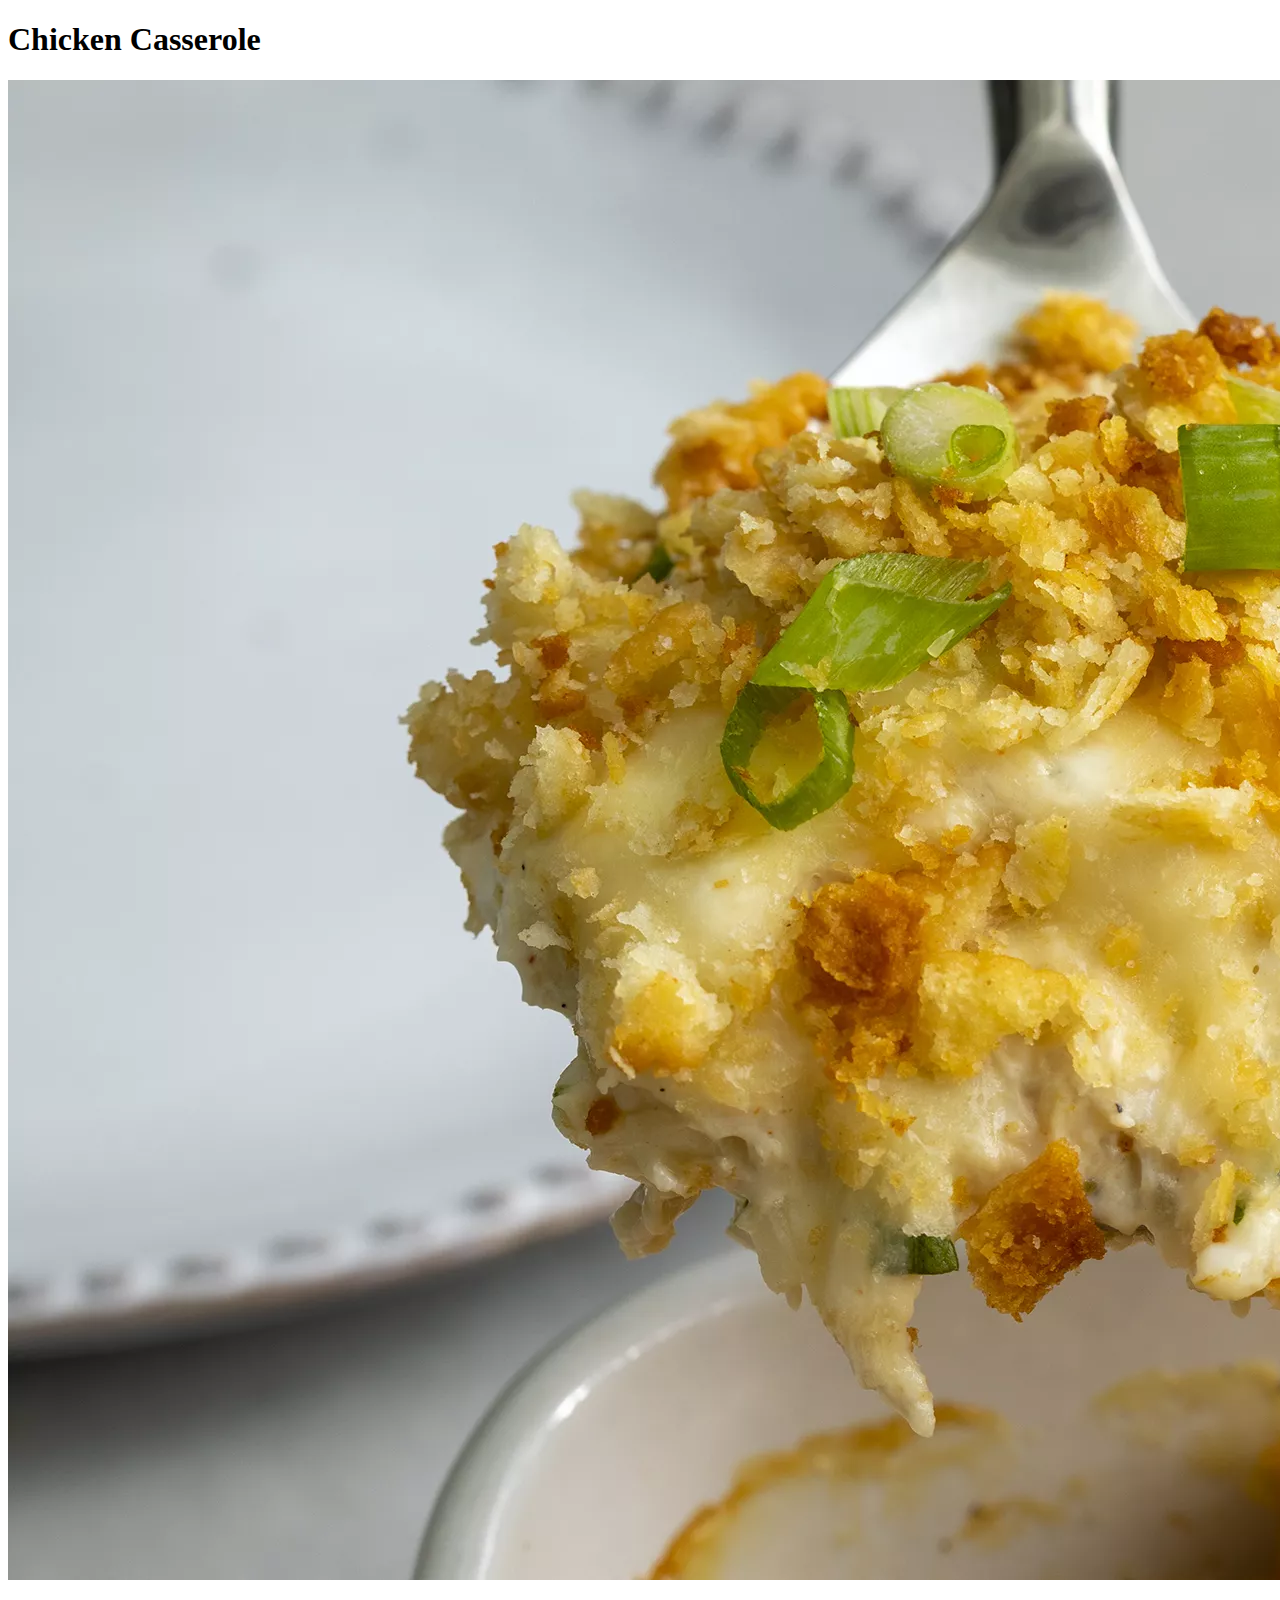
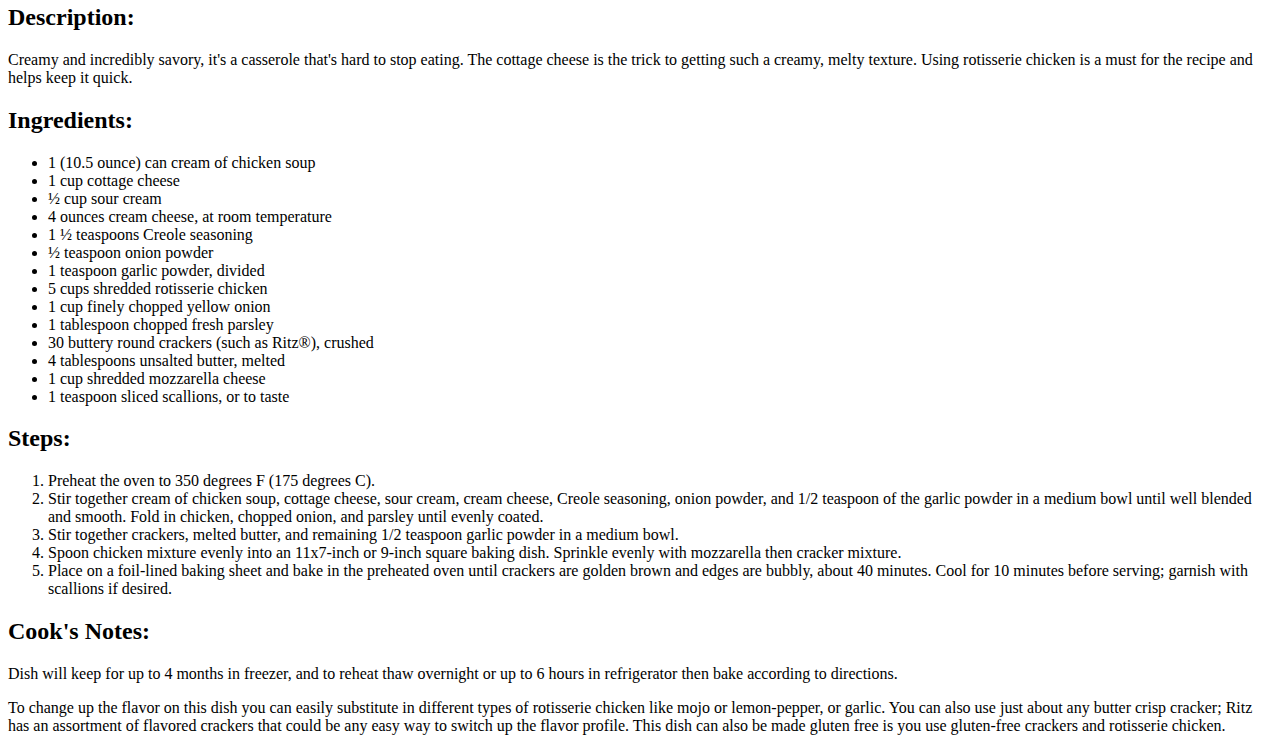
==== recipes/chicken-casserole.html @ bc3af3cf "Add index.html and its 3 subpages and put initial content in them" ====
<!DOCTYPE html>
<html lang="en">
<head>
    <meta charset="UTF-8">
    <meta http-equiv="X-UA-Compatible" content="IE=edge">
    <meta name="viewport" content="width=device-width, initial-scale=1.0">
    <title>Chicken Casserole</title>
</head>
<body>
    <h1>Chicken Casserole</h1>
    <img src="../img/ChickenCasserole.webp" alt="a bite of chicken casserole on a spoon toped with cheese and bread crumbs">
    
    <h2>Description:</h2>
    <p>Creamy and incredibly savory, it's a casserole that's hard to stop eating. The cottage cheese is the trick to getting such a creamy, melty texture. Using rotisserie chicken is a must for the recipe and helps keep it quick.</p>
    
    <h2>Ingredients:</h2>
    <ul>
        <li>1 (10.5 ounce) can cream of chicken soup</li>
        <li>1 cup cottage cheese</li>
        <li>½ cup sour cream</li>
        <li>4 ounces cream cheese, at room temperature</li>
        <li>1 ½ teaspoons Creole seasoning</li>
        <li>½ teaspoon onion powder</li>
        <li>1 teaspoon garlic powder, divided</li>
        <li>5 cups shredded rotisserie chicken</li>
        <li>1 cup finely chopped yellow onion</li>
        <li>1 tablespoon chopped fresh parsley</li>
        <li>30 buttery round crackers (such as Ritz®), crushed</li>
        <li>4 tablespoons unsalted butter, melted</li>
        <li>1 cup shredded mozzarella cheese</li>
        <li>1 teaspoon sliced scallions, or to taste</li>
    </ul>

    <h2>Steps:</h2>
    <ol>
        <li>Preheat the oven to 350 degrees F (175 degrees C).</li>
        <li>Stir together cream of chicken soup, cottage cheese, sour cream, cream cheese, Creole seasoning, onion powder, and 1/2 teaspoon of the garlic powder in a medium bowl until well blended and smooth. Fold in chicken, chopped onion, and parsley until evenly coated.</li>
        <li>Stir together crackers, melted butter, and remaining 1/2 teaspoon garlic powder in a medium bowl.</li>
        <li>Spoon chicken mixture evenly into an 11x7-inch or 9-inch square baking dish. Sprinkle evenly with mozzarella then cracker mixture.</li>
        <li>Place on a foil-lined baking sheet and bake in the preheated oven until crackers are golden brown and edges are bubbly, about 40 minutes. Cool for 10 minutes before serving; garnish with scallions if desired.</li>
    </ol>

    <h2>Cook's Notes:</h2>
    <p>Dish will keep for up to 4 months in freezer, and to reheat thaw overnight or up to 6 hours in refrigerator then bake according to directions.</p>
    <p>To change up the flavor on this dish you can easily substitute in different types of rotisserie chicken like mojo or lemon-pepper, or garlic. You can also use just about any butter crisp cracker; Ritz has an assortment of flavored crackers that could be any easy way to switch up the flavor profile. This dish can also be made gluten free is you use gluten-free crackers and rotisserie chicken.</p>
    
</body>
</html>
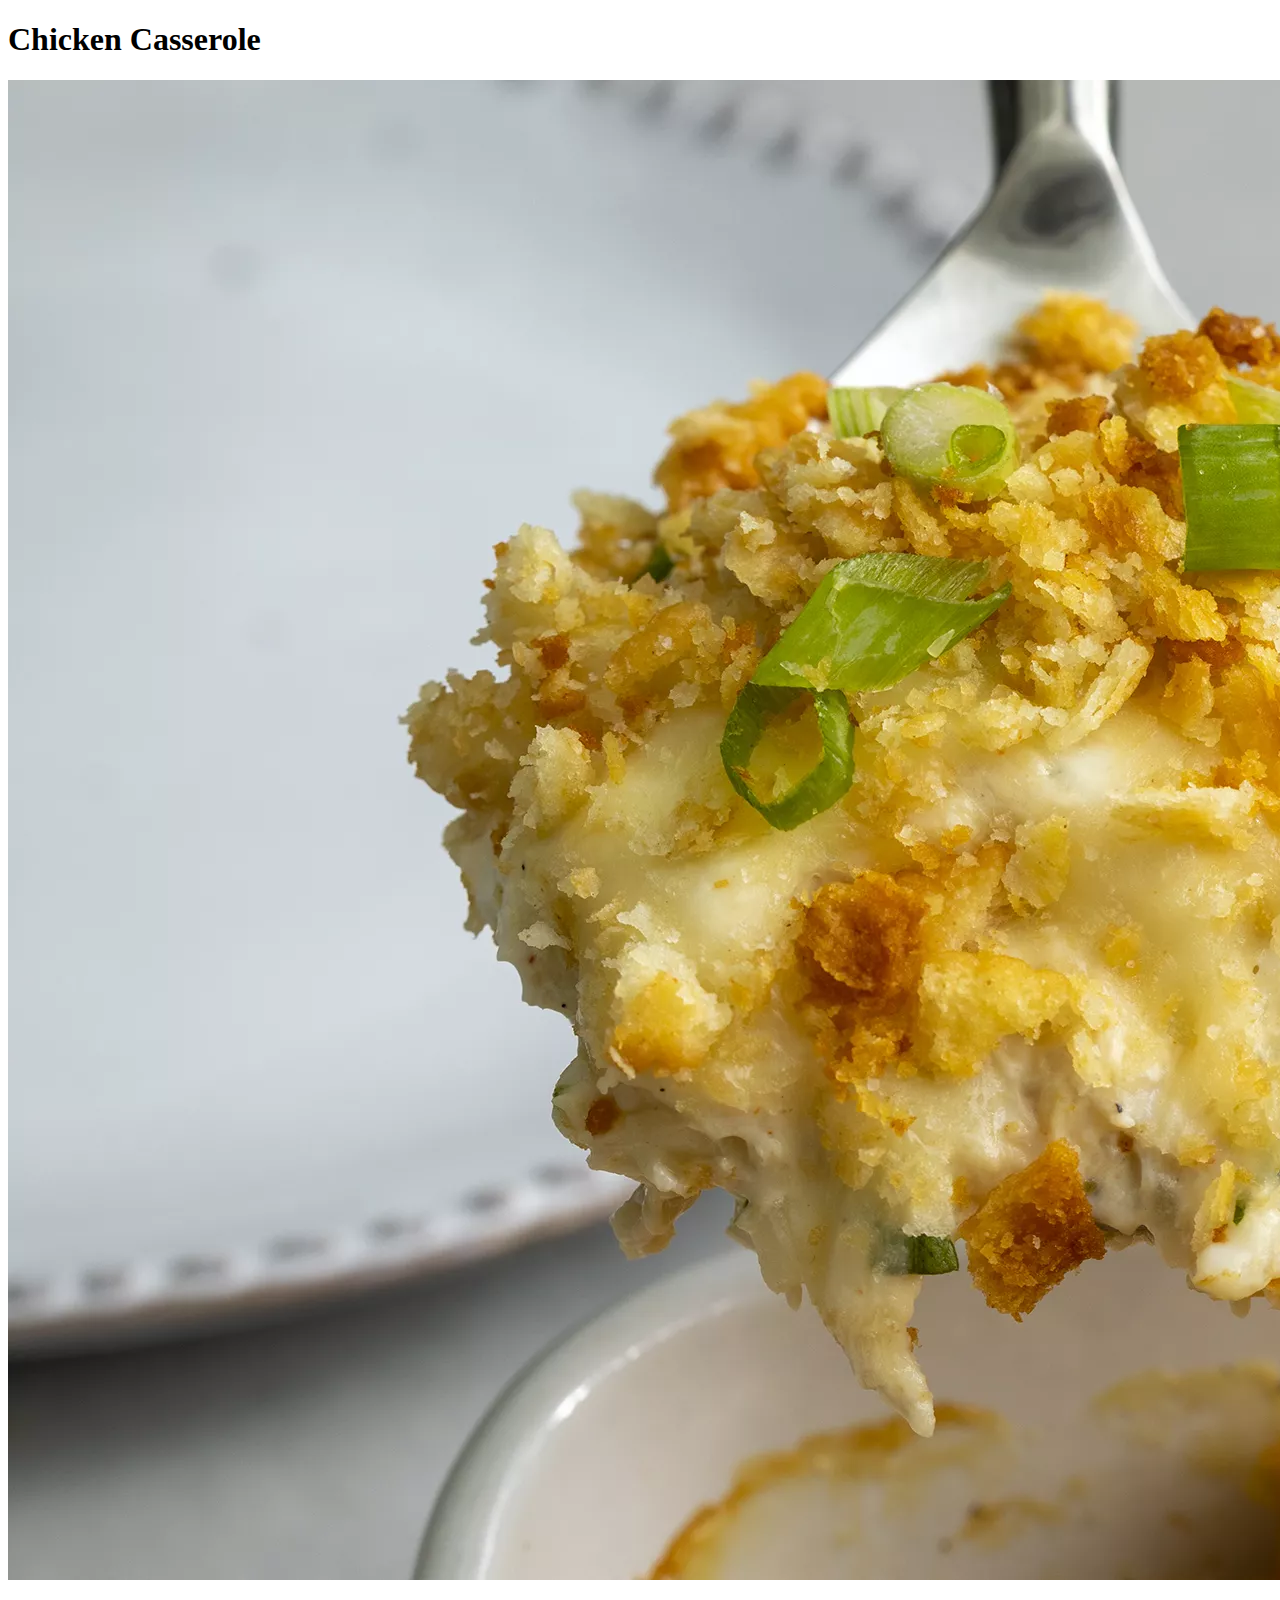
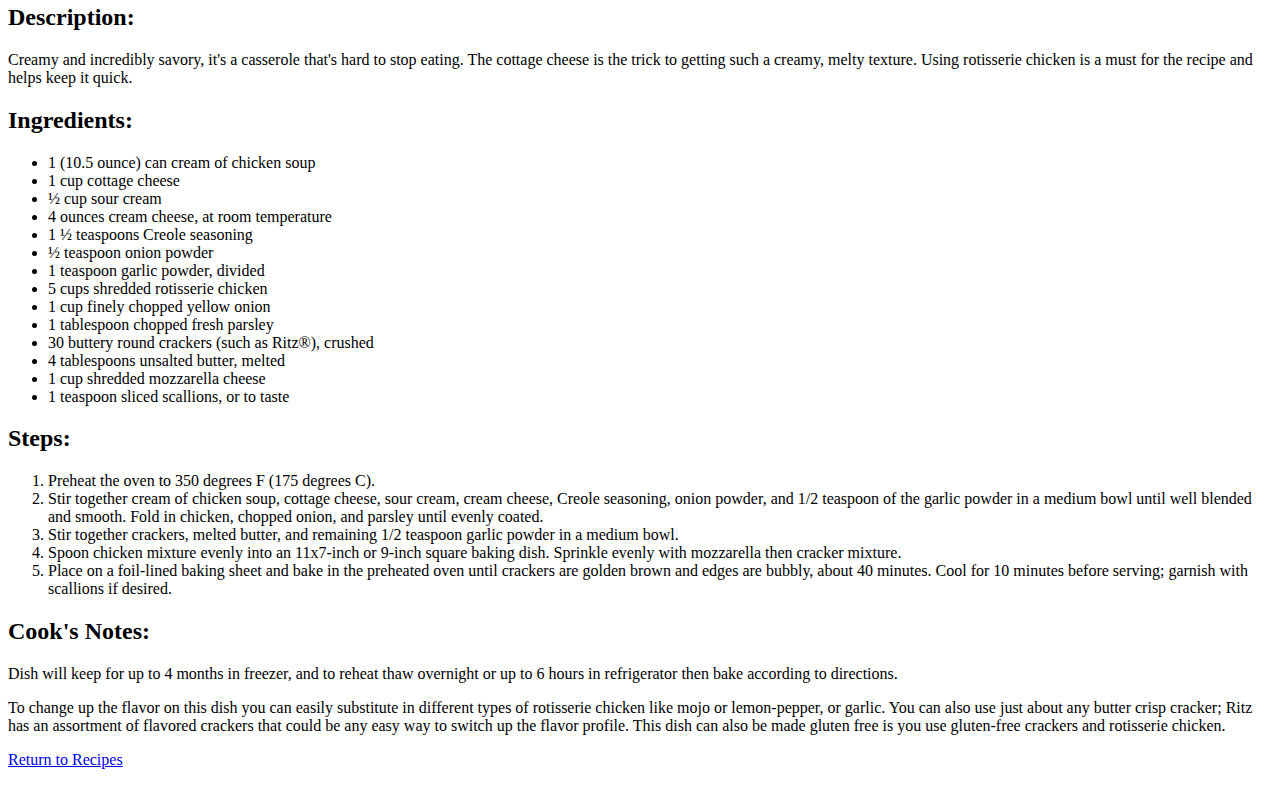
==== commit 47187ee7: "Add gif to index.html and return link to subpages" ====
--- a/recipes/chicken-casserole.html
+++ b/recipes/chicken-casserole.html
@@ -44,5 +44,6 @@
     <p>Dish will keep for up to 4 months in freezer, and to reheat thaw overnight or up to 6 hours in refrigerator then bake according to directions.</p>
     <p>To change up the flavor on this dish you can easily substitute in different types of rotisserie chicken like mojo or lemon-pepper, or garlic. You can also use just about any butter crisp cracker; Ritz has an assortment of flavored crackers that could be any easy way to switch up the flavor profile. This dish can also be made gluten free is you use gluten-free crackers and rotisserie chicken.</p>
     
+    <p><a href="../index.html">Return to Recipes</a></p>
 </body>
 </html>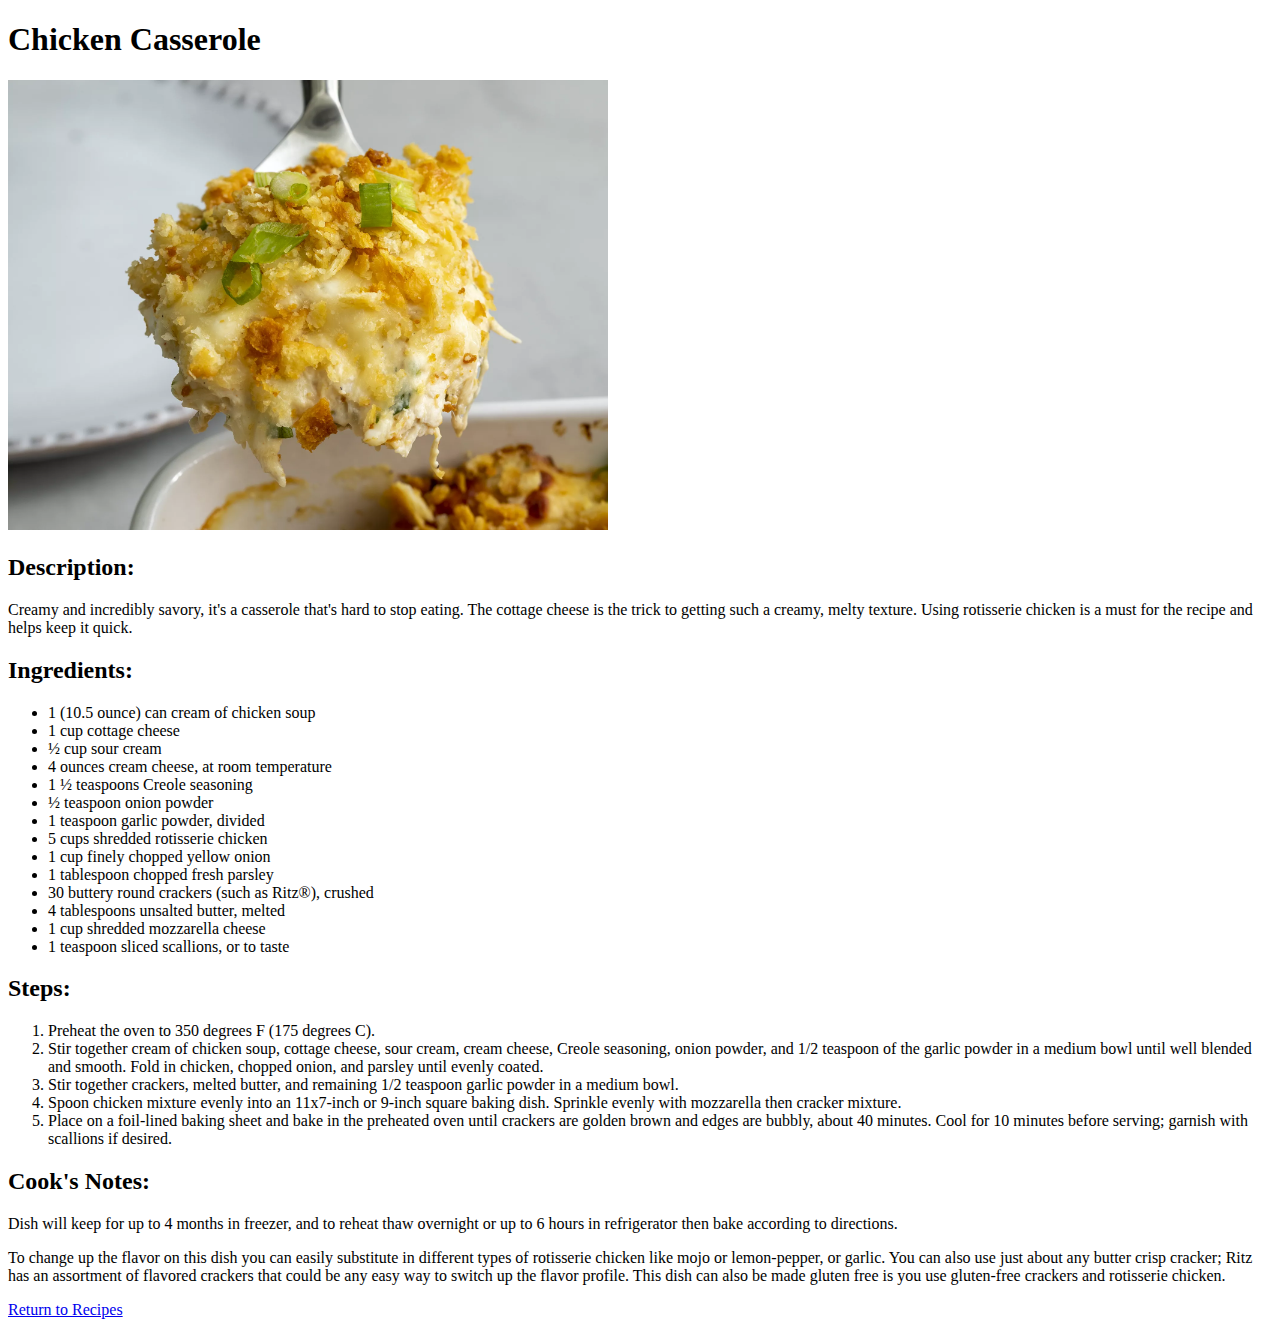
==== commit 19376288: "Create css for the recipe pages and modify images" ====
--- a/recipes/chicken-casserole.html
+++ b/recipes/chicken-casserole.html
@@ -4,6 +4,7 @@
     <meta charset="UTF-8">
     <meta http-equiv="X-UA-Compatible" content="IE=edge">
     <meta name="viewport" content="width=device-width, initial-scale=1.0">
+    <link rel="stylesheet" href="chicken-casserole.css">
     <title>Chicken Casserole</title>
 </head>
 <body>
--- a/recipes/chicken-casserole.css
+++ b/recipes/chicken-casserole.css
@@ -0,0 +1,4 @@
+img {
+    height: auto;
+    width: 600px;
+}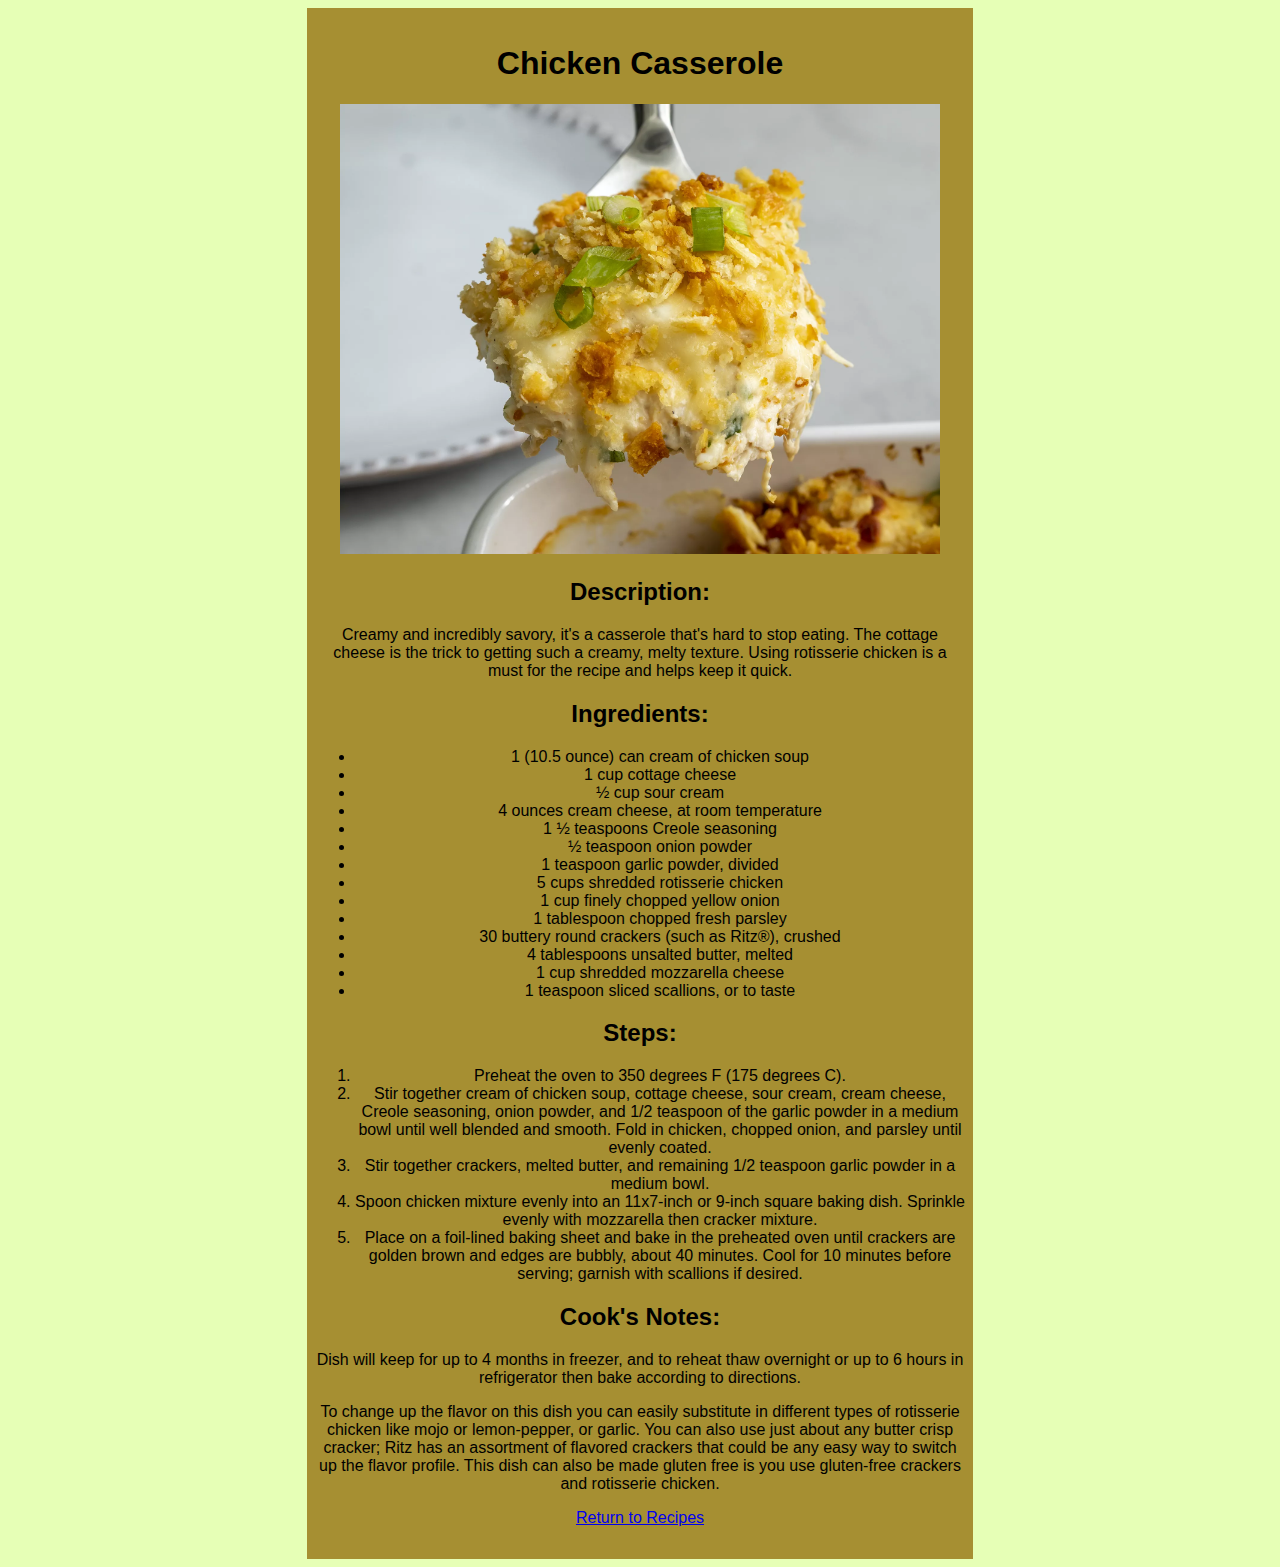
==== commit 4eb26d7b: "add simple style to all stylesheets" ====
--- a/recipes/chicken-casserole.html
+++ b/recipes/chicken-casserole.html
@@ -8,43 +8,45 @@
     <title>Chicken Casserole</title>
 </head>
 <body>
-    <h1>Chicken Casserole</h1>
-    <img src="../img/ChickenCasserole.webp" alt="a bite of chicken casserole on a spoon toped with cheese and bread crumbs">
-    
-    <h2>Description:</h2>
-    <p>Creamy and incredibly savory, it's a casserole that's hard to stop eating. The cottage cheese is the trick to getting such a creamy, melty texture. Using rotisserie chicken is a must for the recipe and helps keep it quick.</p>
-    
-    <h2>Ingredients:</h2>
-    <ul>
-        <li>1 (10.5 ounce) can cream of chicken soup</li>
-        <li>1 cup cottage cheese</li>
-        <li>½ cup sour cream</li>
-        <li>4 ounces cream cheese, at room temperature</li>
-        <li>1 ½ teaspoons Creole seasoning</li>
-        <li>½ teaspoon onion powder</li>
-        <li>1 teaspoon garlic powder, divided</li>
-        <li>5 cups shredded rotisserie chicken</li>
-        <li>1 cup finely chopped yellow onion</li>
-        <li>1 tablespoon chopped fresh parsley</li>
-        <li>30 buttery round crackers (such as Ritz®), crushed</li>
-        <li>4 tablespoons unsalted butter, melted</li>
-        <li>1 cup shredded mozzarella cheese</li>
-        <li>1 teaspoon sliced scallions, or to taste</li>
-    </ul>
+    <main>
+        <h1>Chicken Casserole</h1>
+        <img src="../img/ChickenCasserole.webp" alt="a bite of chicken casserole on a spoon toped with cheese and bread crumbs">
+        
+        <h2>Description:</h2>
+        <p>Creamy and incredibly savory, it's a casserole that's hard to stop eating. The cottage cheese is the trick to getting such a creamy, melty texture. Using rotisserie chicken is a must for the recipe and helps keep it quick.</p>
+        
+        <h2>Ingredients:</h2>
+        <ul>
+            <li>1 (10.5 ounce) can cream of chicken soup</li>
+            <li>1 cup cottage cheese</li>
+            <li>½ cup sour cream</li>
+            <li>4 ounces cream cheese, at room temperature</li>
+            <li>1 ½ teaspoons Creole seasoning</li>
+            <li>½ teaspoon onion powder</li>
+            <li>1 teaspoon garlic powder, divided</li>
+            <li>5 cups shredded rotisserie chicken</li>
+            <li>1 cup finely chopped yellow onion</li>
+            <li>1 tablespoon chopped fresh parsley</li>
+            <li>30 buttery round crackers (such as Ritz®), crushed</li>
+            <li>4 tablespoons unsalted butter, melted</li>
+            <li>1 cup shredded mozzarella cheese</li>
+            <li>1 teaspoon sliced scallions, or to taste</li>
+        </ul>
 
-    <h2>Steps:</h2>
-    <ol>
-        <li>Preheat the oven to 350 degrees F (175 degrees C).</li>
-        <li>Stir together cream of chicken soup, cottage cheese, sour cream, cream cheese, Creole seasoning, onion powder, and 1/2 teaspoon of the garlic powder in a medium bowl until well blended and smooth. Fold in chicken, chopped onion, and parsley until evenly coated.</li>
-        <li>Stir together crackers, melted butter, and remaining 1/2 teaspoon garlic powder in a medium bowl.</li>
-        <li>Spoon chicken mixture evenly into an 11x7-inch or 9-inch square baking dish. Sprinkle evenly with mozzarella then cracker mixture.</li>
-        <li>Place on a foil-lined baking sheet and bake in the preheated oven until crackers are golden brown and edges are bubbly, about 40 minutes. Cool for 10 minutes before serving; garnish with scallions if desired.</li>
-    </ol>
+        <h2>Steps:</h2>
+        <ol>
+            <li>Preheat the oven to 350 degrees F (175 degrees C).</li>
+            <li>Stir together cream of chicken soup, cottage cheese, sour cream, cream cheese, Creole seasoning, onion powder, and 1/2 teaspoon of the garlic powder in a medium bowl until well blended and smooth. Fold in chicken, chopped onion, and parsley until evenly coated.</li>
+            <li>Stir together crackers, melted butter, and remaining 1/2 teaspoon garlic powder in a medium bowl.</li>
+            <li>Spoon chicken mixture evenly into an 11x7-inch or 9-inch square baking dish. Sprinkle evenly with mozzarella then cracker mixture.</li>
+            <li>Place on a foil-lined baking sheet and bake in the preheated oven until crackers are golden brown and edges are bubbly, about 40 minutes. Cool for 10 minutes before serving; garnish with scallions if desired.</li>
+        </ol>
 
-    <h2>Cook's Notes:</h2>
-    <p>Dish will keep for up to 4 months in freezer, and to reheat thaw overnight or up to 6 hours in refrigerator then bake according to directions.</p>
-    <p>To change up the flavor on this dish you can easily substitute in different types of rotisserie chicken like mojo or lemon-pepper, or garlic. You can also use just about any butter crisp cracker; Ritz has an assortment of flavored crackers that could be any easy way to switch up the flavor profile. This dish can also be made gluten free is you use gluten-free crackers and rotisserie chicken.</p>
-    
-    <p><a href="../index.html">Return to Recipes</a></p>
+        <h2>Cook's Notes:</h2>
+        <p>Dish will keep for up to 4 months in freezer, and to reheat thaw overnight or up to 6 hours in refrigerator then bake according to directions.</p>
+        <p>To change up the flavor on this dish you can easily substitute in different types of rotisserie chicken like mojo or lemon-pepper, or garlic. You can also use just about any butter crisp cracker; Ritz has an assortment of flavored crackers that could be any easy way to switch up the flavor profile. This dish can also be made gluten free is you use gluten-free crackers and rotisserie chicken.</p>
+        
+        <p><a href="../index.html">Return to Recipes</a></p>
+    </main>
 </body>
 </html>--- a/recipes/chicken-casserole.css
+++ b/recipes/chicken-casserole.css
@@ -1,3 +1,18 @@
+body {
+    font-family: Arial, Helvetica, sans-serif;
+    background-color: rgba(229, 255, 180, 0.968);
+}
+
+main {
+    width: 75%;
+    max-width: 650px;
+    height: 100%;
+    background-color: rgb(166, 143, 50);
+    margin: auto;
+    text-align: center;
+    padding: 1rem 0.5rem;
+}
+
 img {
     height: auto;
     width: 600px;
